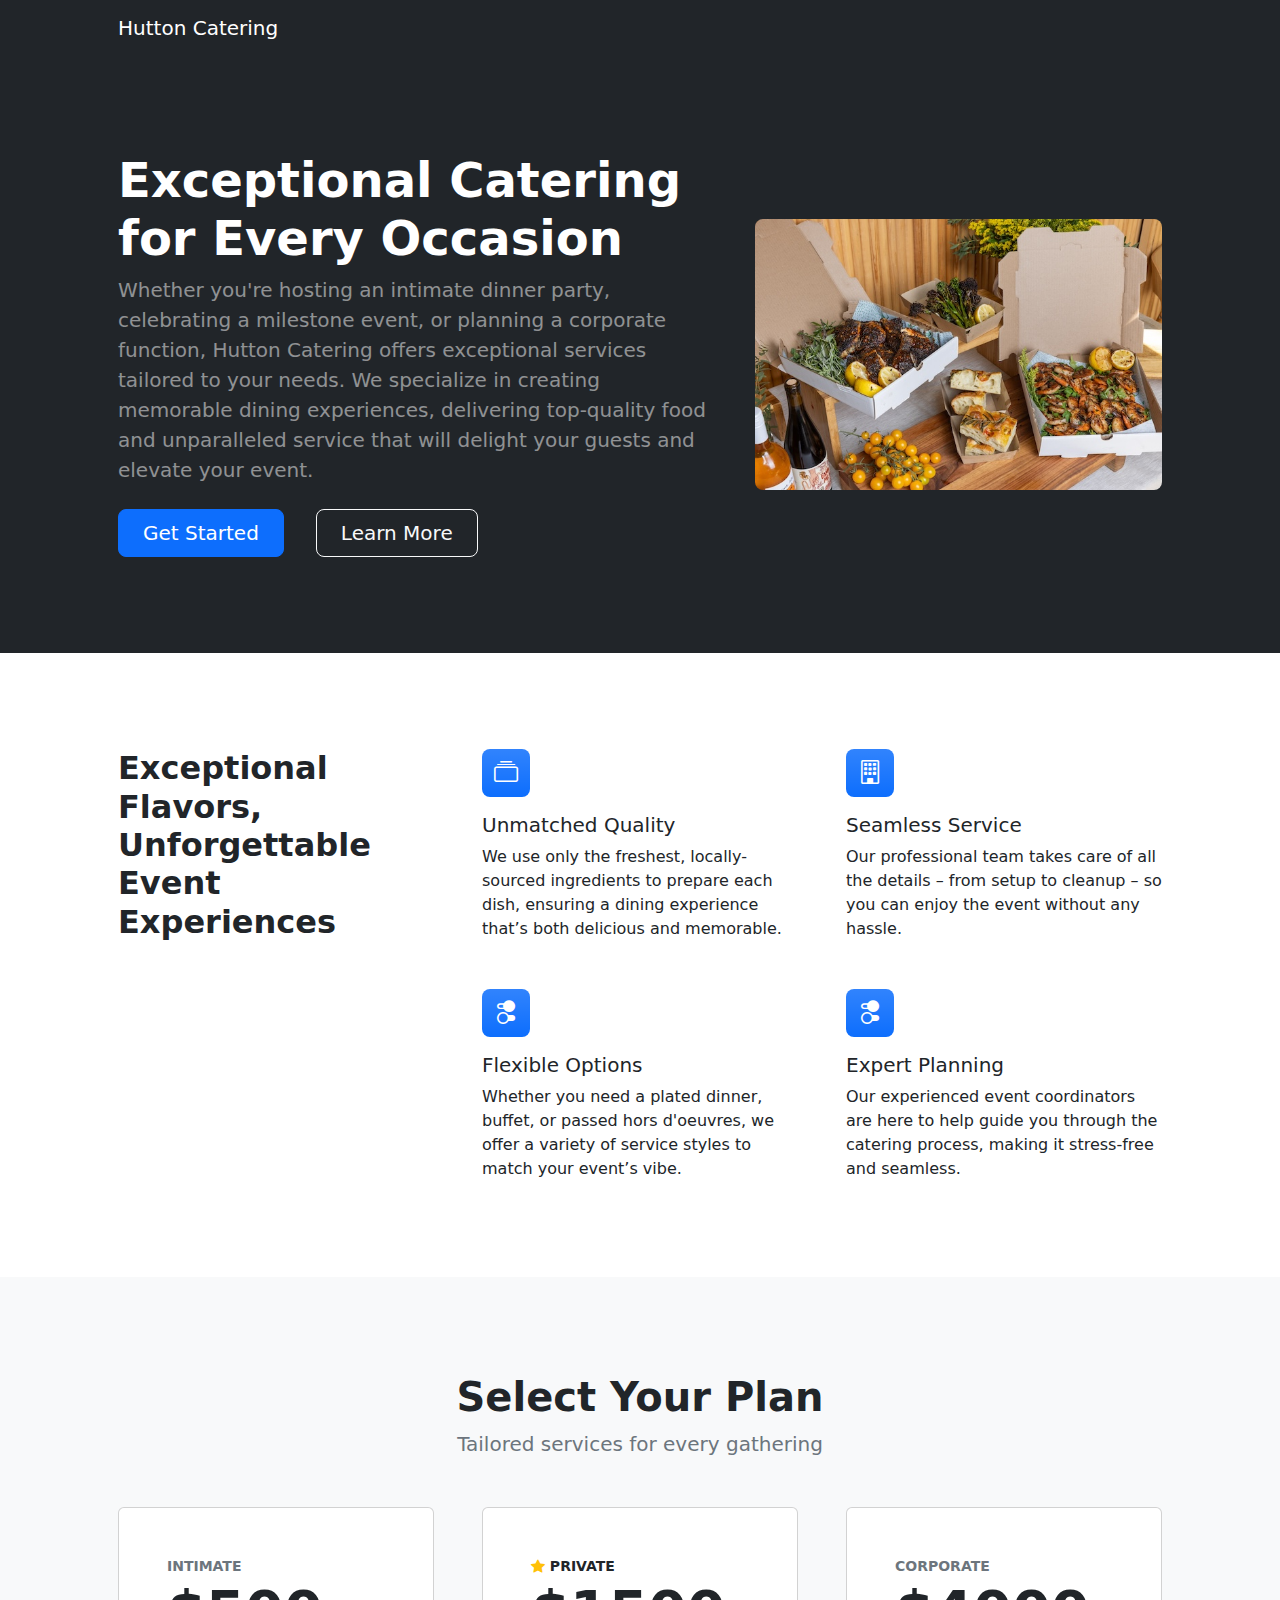
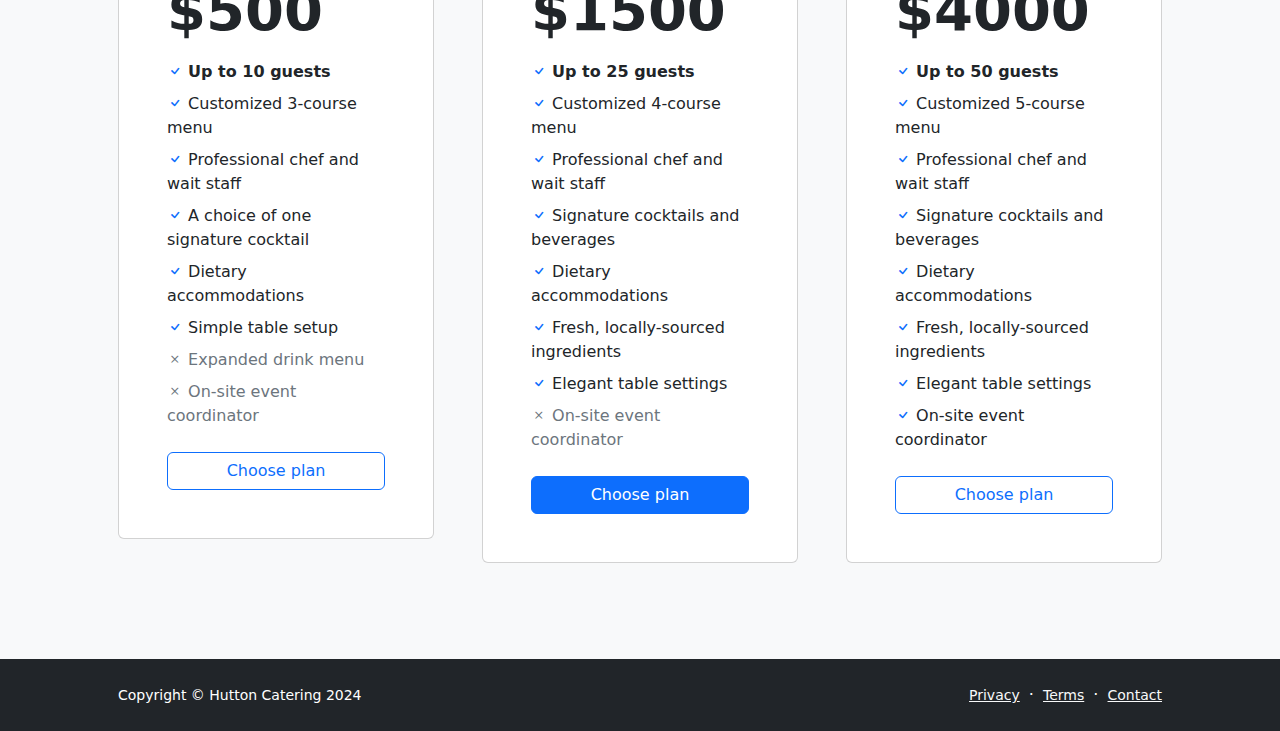
==== index.html @ 97b4e8da "cafe" ====
<!DOCTYPE html>
<html lang="en">
    <head>
        <meta charset="utf-8" />
        <meta name="viewport" content="width=device-width, initial-scale=1, shrink-to-fit=no" />
        <meta name="description" content="" />
        <meta name="author" content="" />
        <title>Hutton Catering</title>
        <!-- Favicon-->
        <link rel="icon" type="image/x-icon" href="assets/fork.png" />
        <!-- Bootstrap icons-->
        <link href="https://cdn.jsdelivr.net/npm/bootstrap-icons@1.5.0/font/bootstrap-icons.css" rel="stylesheet" />
        <!-- Core theme CSS (includes Bootstrap)-->
        <link href="css/styles.css" rel="stylesheet" />
    </head>
    <body class="d-flex flex-column h-100">
        <main class="flex-shrink-0">
            <!-- Navigation-->
            <nav class="navbar navbar-expand-lg navbar-dark bg-dark">
                <div class="container px-5">
                    <a class="navbar-brand" href="index.html">Hutton Catering</a>
                    <button class="navbar-toggler" type="button" data-bs-toggle="collapse" data-bs-target="#navbarSupportedContent" aria-controls="navbarSupportedContent" aria-expanded="false" aria-label="Toggle navigation"><span class="navbar-toggler-icon"></span></button>
                </div>
            </nav>
            <!-- Header-->
            <header class="bg-dark py-5">
                <div class="container px-5">
                    <div class="row gx-5 align-items-center justify-content-center">
                        <div class="col-lg-8 col-xl-7 col-xxl-6">
                            <div class="my-5 text-center text-xl-start">
                                <h1 class="display-5 fw-bolder text-white mb-2">Exceptional Catering for Every Occasion</h1>
                                <p class="lead fw-normal text-white-50 mb-4">Whether you're hosting an intimate dinner party, celebrating a milestone event, or planning a corporate function, Hutton Catering offers exceptional services tailored to your needs. We specialize in creating memorable dining experiences, delivering top-quality food and unparalleled service that will delight your guests and elevate your event.</p>
                                <div class="d-grid gap-3 d-sm-flex justify-content-sm-center justify-content-xl-start">
                                    <a class="btn btn-primary btn-lg px-4 me-sm-3" href="#pricing">Get Started</a>
                                    <a class="btn btn-outline-light btn-lg px-4" href="#features">Learn More</a>
                                </div>
                            </div>
                        </div>
                        <div class="col-xl-5 col-xxl-6 d-none d-xl-block text-center"><img class="img-fluid rounded-3 my-5" src="assets/catering.jpeg" alt="..." /></div>
                    </div>
                </div>
            </header>
            <!-- Features section-->
            <section class="py-5" id="features">
                <div class="container px-5 my-5">
                    <div class="row gx-5">
                        <div class="col-lg-4 mb-5 mb-lg-0"><h2 class="fw-bolder mb-0">Exceptional Flavors, Unforgettable Event Experiences</h2></div>
                        <div class="col-lg-8">
                            <div class="row gx-5 row-cols-1 row-cols-md-2">
                                <div class="col mb-5 h-100">
                                    <div class="feature bg-primary bg-gradient text-white rounded-3 mb-3"><i class="bi bi-collection"></i></div>
                                    <h2 class="h5">Unmatched Quality</h2>
                                    <p class="mb-0">We use only the freshest, locally-sourced ingredients to prepare each dish, ensuring a dining experience that’s both delicious and memorable.</p>
                                </div>
                                <div class="col mb-5 h-100">
                                    <div class="feature bg-primary bg-gradient text-white rounded-3 mb-3"><i class="bi bi-building"></i></div>
                                    <h2 class="h5">Seamless Service</h2>
                                    <p class="mb-0">Our professional team takes care of all the details – from setup to cleanup – so you can enjoy the event without any hassle.</p>
                                </div>
                                <div class="col mb-5 mb-md-0 h-100">
                                    <div class="feature bg-primary bg-gradient text-white rounded-3 mb-3"><i class="bi bi-toggles2"></i></div>
                                    <h2 class="h5">Flexible Options</h2>
                                    <p class="mb-0">Whether you need a plated dinner, buffet, or passed hors d'oeuvres, we offer a variety of service styles to match your event’s vibe.</p>
                                </div>
                                <div class="col h-100">
                                    <div class="feature bg-primary bg-gradient text-white rounded-3 mb-3"><i class="bi bi-toggles2"></i></div>
                                    <h2 class="h5">Expert Planning</h2>
                                    <p class="mb-0">Our experienced event coordinators are here to help guide you through the catering process, making it stress-free and seamless.</p>
                                </div>
                            </div>
                        </div>
                    </div>
                </div>
            </section>
            <!-- Pricing section-->
            <section class="bg-light py-5" id="pricing">
                <div class="container px-5 my-5">
                    <div class="text-center mb-5">
                        <h1 class="fw-bolder">Select Your Plan</h1>
                        <p class="lead fw-normal text-muted mb-0">Tailored services for every gathering</p>
                    </div>
                    <div class="row gx-5 justify-content-center">
                        <!-- Pricing card free-->
                        <div class="col-lg-6 col-xl-4">
                            <div class="card mb-5 mb-xl-0">
                                <div class="card-body p-5">
                                    <div class="small text-uppercase fw-bold text-muted">Intimate</div>
                                    <div class="mb-3">
                                        <span class="display-4 fw-bold">$500</span>
                                        <span class="text-muted"></span>
                                    </div>
                                    <ul class="list-unstyled mb-4">
                                        <li class="mb-2">
                                            <i class="bi bi-check text-primary"></i>
                                            <strong>Up to 10 guests</strong>
                                        </li>
                                        <li class="mb-2">
                                            <i class="bi bi-check text-primary"></i>
                                            Customized 3-course menu
                                        </li>
                                        <li class="mb-2">
                                            <i class="bi bi-check text-primary"></i>
                                            Professional chef and wait staff
                                        </li>
                                        <li class="mb-2">
                                            <i class="bi bi-check text-primary"></i>
                                            A choice of one signature cocktail
                                        </li>
                                        <li class="mb-2">
                                            <i class="bi bi-check text-primary"></i>
                                            Dietary accommodations
                                        </li>
                                        <li class="mb-2">
                                            <i class="bi bi-check text-primary"></i>
                                            Simple table setup
                                        </li>
                                        <li class="mb-2 text-muted">
                                            <i class="bi bi-x"></i>
                                            Expanded drink menu
                                        </li>
                                        <li class="mb-2 text-muted">
                                            <i class="bi bi-x"></i>
                                            On-site event coordinator
                                        </li>
                                    </ul>
                                    <div class="d-grid"><a class="btn btn-outline-primary" href="https://buy.stripe.com/00g9CbalgfGg3jacMO">Choose plan</a></div>
                                </div>
                            </div>
                        </div>
                        <!-- Pricing card pro-->
                        <div class="col-lg-6 col-xl-4">
                            <div class="card mb-5 mb-xl-0">
                                <div class="card-body p-5">
                                    <div class="small text-uppercase fw-bold">
                                        <i class="bi bi-star-fill text-warning"></i>
                                        Private
                                    </div>
                                    <div class="mb-3">
                                        <span class="display-4 fw-bold">$1500</span>
                                        <span class="text-muted"></span>
                                    </div>
                                    <ul class="list-unstyled mb-4">
                                        <li class="mb-2">
                                            <i class="bi bi-check text-primary"></i>
                                            <strong>Up to 25 guests</strong>
                                        </li>
                                        <li class="mb-2">
                                            <i class="bi bi-check text-primary"></i>
                                            Customized 4-course menu
                                        </li>
                                        <li class="mb-2">
                                            <i class="bi bi-check text-primary"></i>
                                            Professional chef and wait staff
                                        </li>
                                        <li class="mb-2">
                                            <i class="bi bi-check text-primary"></i>
                                            Signature cocktails and beverages
                                        </li>
                                        <li class="mb-2">
                                            <i class="bi bi-check text-primary"></i>
                                            Dietary accommodations
                                        </li>
                                        <li class="mb-2">
                                            <i class="bi bi-check text-primary"></i>
                                            Fresh, locally-sourced ingredients
                                        </li>
                                        <li class="mb-2">
                                            <i class="bi bi-check text-primary"></i>
                                            Elegant table settings
                                        </li>
                                        <li class="mb-2 text-muted">
                                            <i class="bi bi-x"></i>
                                            On-site event coordinator
                                        </li>
                                    </ul>
                                    <div class="d-grid"><a class="btn btn-primary" href="https://buy.stripe.com/7sIbKjbpk3Xy7zq289">Choose plan</a></div>
                                </div>
                            </div>
                        </div>
                        <!-- Pricing card enterprise-->
                        <div class="col-lg-6 col-xl-4">
                            <div class="card">
                                <div class="card-body p-5">
                                    <div class="small text-uppercase fw-bold text-muted">Corporate</div>
                                    <div class="mb-3">
                                        <span class="display-4 fw-bold">$4000</span>
                                        <span class="text-muted"></span>
                                    </div>
                                    <ul class="list-unstyled mb-4">
                                        <li class="mb-2">
                                            <i class="bi bi-check text-primary"></i>
                                            <strong>Up to 50 guests</strong>
                                        </li>
                                        <li class="mb-2">
                                            <i class="bi bi-check text-primary"></i>
                                            Customized 5-course menu
                                        </li>
                                        <li class="mb-2">
                                            <i class="bi bi-check text-primary"></i>
                                            Professional chef and wait staff
                                        </li>
                                        <li class="mb-2">
                                            <i class="bi bi-check text-primary"></i>
                                            Signature cocktails and beverages
                                        </li>
                                        <li class="mb-2">
                                            <i class="bi bi-check text-primary"></i>
                                            Dietary accommodations
                                        </li>
                                        <li class="mb-2">
                                            <i class="bi bi-check text-primary"></i>
                                            Fresh, locally-sourced ingredients
                                        </li>
                                        <li class="mb-2">
                                            <i class="bi bi-check text-primary"></i>
                                            Elegant table settings
                                        </li>
                                        <li class="mb-2">
                                            <i class="bi bi-check text-primary"></i>
                                            On-site event coordinator
                                        </li>
                                    </ul>
                                    <div class="d-grid"><a class="btn btn-outline-primary" href="https://buy.stripe.com/9AQeWv3WS65G3ja8ww">Choose plan</a></div>
                                </div>
                            </div>
                        </div>
                    </div>
                </div>
            </section>
            <!-- Blog preview section
            <section class="py-5">
                <div class="container px-5 my-5">
                    <div class="row gx-5 justify-content-center">
                        <div class="col-lg-8 col-xl-6">
                            <div class="text-center">
                                <h2 class="fw-bolder">From our blog</h2>
                                <p class="lead fw-normal text-muted mb-5">Lorem ipsum, dolor sit amet consectetur adipisicing elit. Eaque fugit ratione dicta mollitia. Officiis ad.</p>
                            </div>
                        </div>
                    </div>
                    <div class="row gx-5">
                        <div class="col-lg-4 mb-5">
                            <div class="card h-100 shadow border-0">
                                <img class="card-img-top" src="https://dummyimage.com/600x350/ced4da/6c757d" alt="..." />
                                <div class="card-body p-4">
                                    <div class="badge bg-primary bg-gradient rounded-pill mb-2">News</div>
                                    <a class="text-decoration-none link-dark stretched-link" href="#!"><h5 class="card-title mb-3">Blog post title</h5></a>
                                    <p class="card-text mb-0">Some quick example text to build on the card title and make up the bulk of the card's content.</p>
                                </div>
                                <div class="card-footer p-4 pt-0 bg-transparent border-top-0">
                                    <div class="d-flex align-items-end justify-content-between">
                                        <div class="d-flex align-items-center">
                                            <img class="rounded-circle me-3" src="https://dummyimage.com/40x40/ced4da/6c757d" alt="..." />
                                            <div class="small">
                                                <div class="fw-bold">Kelly Rowan</div>
                                                <div class="text-muted">March 12, 2023 &middot; 6 min read</div>
                                            </div>
                                        </div>
                                    </div>
                                </div>
                            </div>
                        </div>
                        <div class="col-lg-4 mb-5">
                            <div class="card h-100 shadow border-0">
                                <img class="card-img-top" src="https://dummyimage.com/600x350/adb5bd/495057" alt="..." />
                                <div class="card-body p-4">
                                    <div class="badge bg-primary bg-gradient rounded-pill mb-2">Media</div>
                                    <a class="text-decoration-none link-dark stretched-link" href="#!"><h5 class="card-title mb-3">Another blog post title</h5></a>
                                    <p class="card-text mb-0">This text is a bit longer to illustrate the adaptive height of each card. Some quick example text to build on the card title and make up the bulk of the card's content.</p>
                                </div>
                                <div class="card-footer p-4 pt-0 bg-transparent border-top-0">
                                    <div class="d-flex align-items-end justify-content-between">
                                        <div class="d-flex align-items-center">
                                            <img class="rounded-circle me-3" src="https://dummyimage.com/40x40/ced4da/6c757d" alt="..." />
                                            <div class="small">
                                                <div class="fw-bold">Josiah Barclay</div>
                                                <div class="text-muted">March 23, 2023 &middot; 4 min read</div>
                                            </div>
                                        </div>
                                    </div>
                                </div>
                            </div>
                        </div>
                        <div class="col-lg-4 mb-5">
                            <div class="card h-100 shadow border-0">
                                <img class="card-img-top" src="https://dummyimage.com/600x350/6c757d/343a40" alt="..." />
                                <div class="card-body p-4">
                                    <div class="badge bg-primary bg-gradient rounded-pill mb-2">News</div>
                                    <a class="text-decoration-none link-dark stretched-link" href="#!"><h5 class="card-title mb-3">The last blog post title is a little bit longer than the others</h5></a>
                                    <p class="card-text mb-0">Some more quick example text to build on the card title and make up the bulk of the card's content.</p>
                                </div>
                                <div class="card-footer p-4 pt-0 bg-transparent border-top-0">
                                    <div class="d-flex align-items-end justify-content-between">
                                        <div class="d-flex align-items-center">
                                            <img class="rounded-circle me-3" src="https://dummyimage.com/40x40/ced4da/6c757d" alt="..." />
                                            <div class="small">
                                                <div class="fw-bold">Evelyn Martinez</div>
                                                <div class="text-muted">April 2, 2023 &middot; 10 min read</div>
                                            </div>
                                        </div>
                                    </div>
                                </div>
                            </div>
                        </div>
                    </div>
                    <!-- Call to action
                    <aside class="bg-primary bg-gradient rounded-3 p-4 p-sm-5 mt-5">
                        <div class="d-flex align-items-center justify-content-between flex-column flex-xl-row text-center text-xl-start">
                            <div class="mb-4 mb-xl-0">
                                <div class="fs-3 fw-bold text-white">New products, delivered to you.</div>
                                <div class="text-white-50">Sign up for our newsletter for the latest updates.</div>
                            </div>
                            <div class="ms-xl-4">
                                <div class="input-group mb-2">
                                    <input class="form-control" type="text" placeholder="Email address..." aria-label="Email address..." aria-describedby="button-newsletter" />
                                    <button class="btn btn-outline-light" id="button-newsletter" type="button">Sign up</button>
                                </div>
                                <div class="small text-white-50">We care about privacy, and will never share your data.</div>
                            </div>
                        </div>
                    </aside>
                </div>
            </section-->
        </main>
        <!-- Footer-->
        <footer class="bg-dark py-4 mt-auto">
            <div class="container px-5">
                <div class="row align-items-center justify-content-between flex-column flex-sm-row">
                    <div class="col-auto"><div class="small m-0 text-white">Copyright &copy; Hutton Catering 2024</div></div>
                    <div class="col-auto">
                        <a class="link-light small" href="#!">Privacy</a>
                        <span class="text-white mx-1">&middot;</span>
                        <a class="link-light small" href="#!">Terms</a>
                        <span class="text-white mx-1">&middot;</span>
                        <a class="link-light small" href="mailto:kelly.hutton01@gmail.com">Contact</a>
                    </div>
                </div>
            </div>
        </footer>
        <!-- Bootstrap core JS-->
        <script src="https://cdn.jsdelivr.net/npm/bootstrap@5.2.3/dist/js/bootstrap.bundle.min.js"></script>
        <!-- Core theme JS-->
        <script src="js/scripts.js"></script>
        <!-- Stripe Pricing-->
        <script async src=“https://js.stripe.com/v3/pricing-table.js”></script>
    </body>
</html>
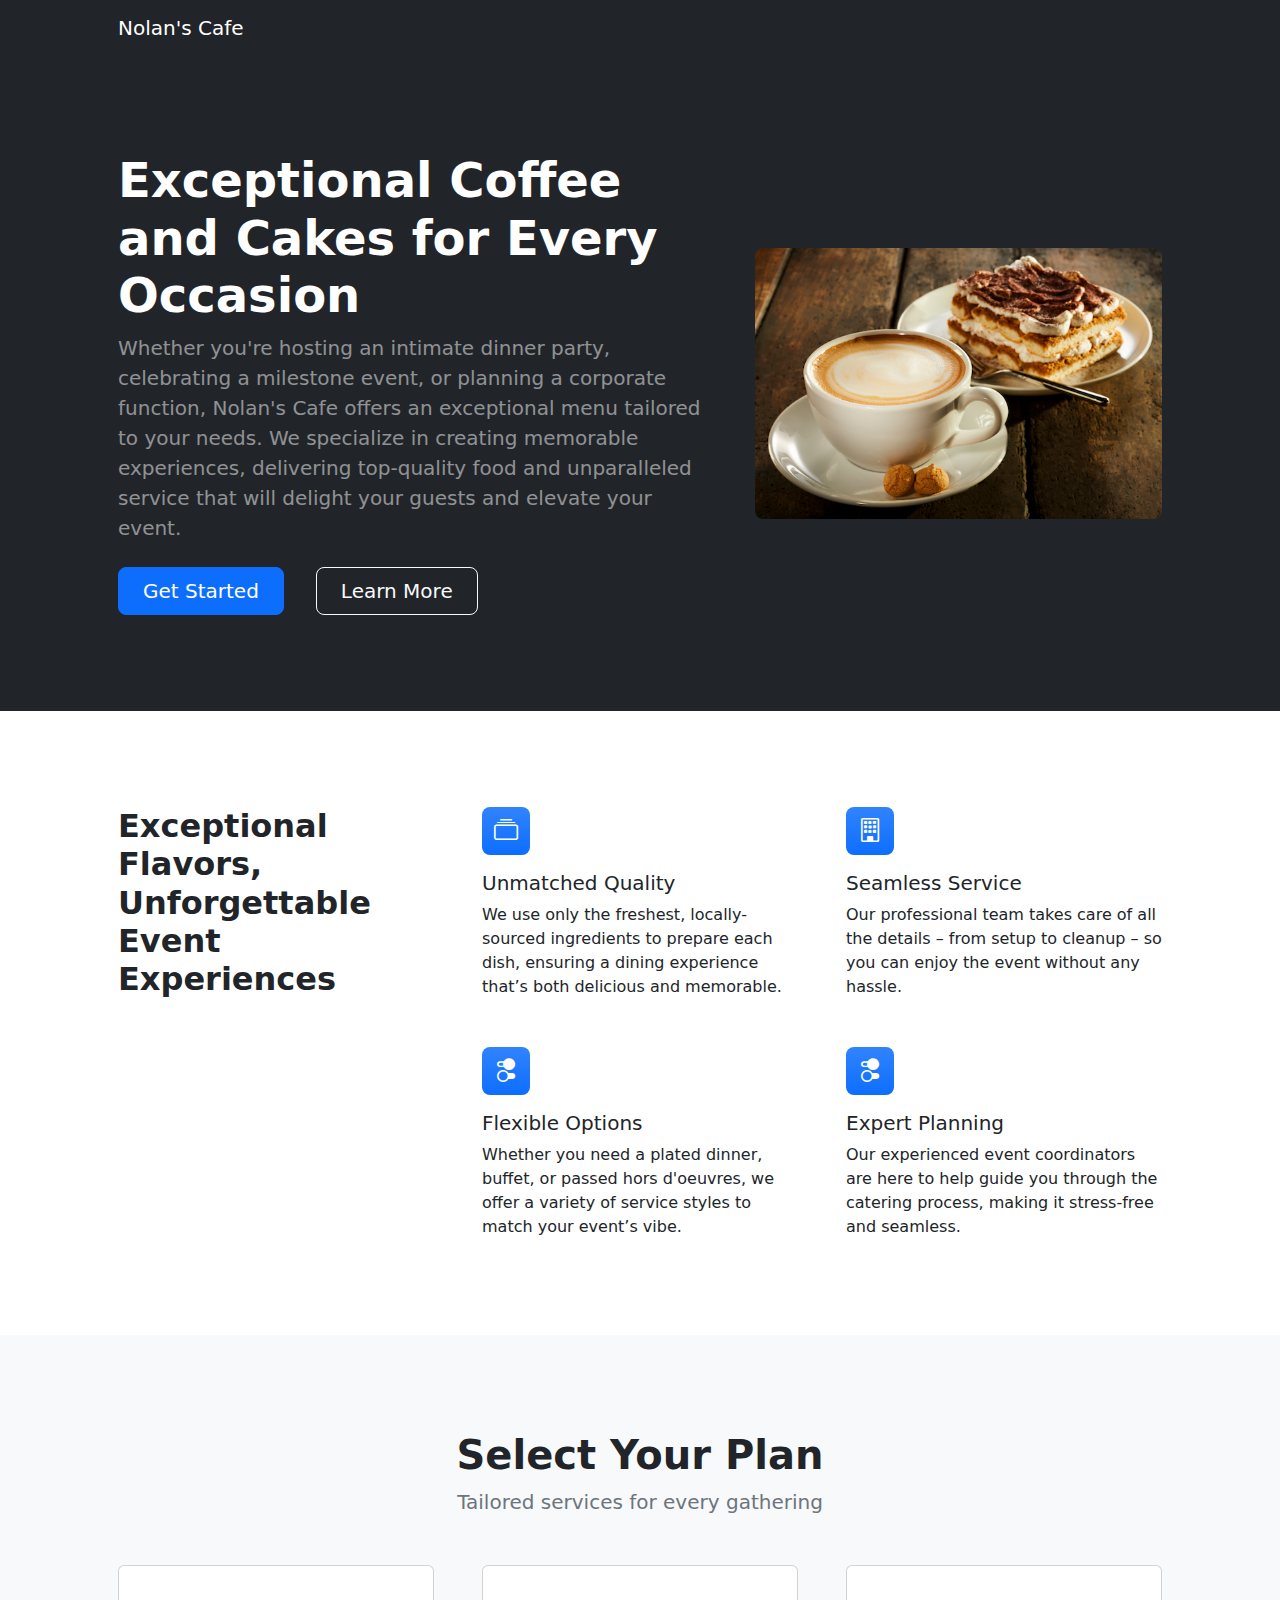
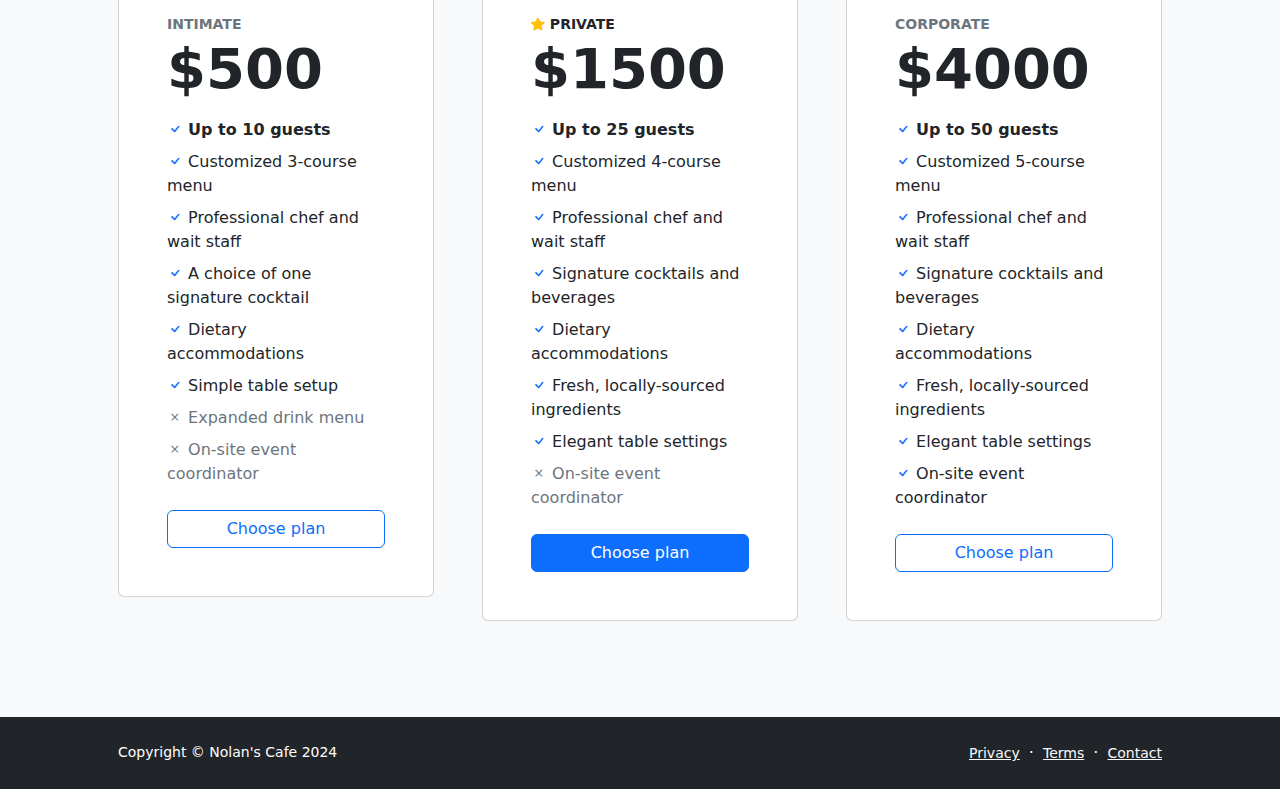
==== commit 51142f92: "assets" ====
--- a/index.html
+++ b/index.html
@@ -5,7 +5,7 @@
         <meta name="viewport" content="width=device-width, initial-scale=1, shrink-to-fit=no" />
         <meta name="description" content="" />
         <meta name="author" content="" />
-        <title>Hutton Catering</title>
+        <title>Nolan's Cafe</title>
         <!-- Favicon-->
         <link rel="icon" type="image/x-icon" href="assets/fork.png" />
         <!-- Bootstrap icons-->
@@ -18,7 +18,7 @@
             <!-- Navigation-->
             <nav class="navbar navbar-expand-lg navbar-dark bg-dark">
                 <div class="container px-5">
-                    <a class="navbar-brand" href="index.html">Hutton Catering</a>
+                    <a class="navbar-brand" href="index.html">Nolan's Cafe</a>
                     <button class="navbar-toggler" type="button" data-bs-toggle="collapse" data-bs-target="#navbarSupportedContent" aria-controls="navbarSupportedContent" aria-expanded="false" aria-label="Toggle navigation"><span class="navbar-toggler-icon"></span></button>
                 </div>
             </nav>
@@ -28,15 +28,15 @@
                     <div class="row gx-5 align-items-center justify-content-center">
                         <div class="col-lg-8 col-xl-7 col-xxl-6">
                             <div class="my-5 text-center text-xl-start">
-                                <h1 class="display-5 fw-bolder text-white mb-2">Exceptional Catering for Every Occasion</h1>
-                                <p class="lead fw-normal text-white-50 mb-4">Whether you're hosting an intimate dinner party, celebrating a milestone event, or planning a corporate function, Hutton Catering offers exceptional services tailored to your needs. We specialize in creating memorable dining experiences, delivering top-quality food and unparalleled service that will delight your guests and elevate your event.</p>
+                                <h1 class="display-5 fw-bolder text-white mb-2">Exceptional Coffee and Cakes for Every Occasion</h1>
+                                <p class="lead fw-normal text-white-50 mb-4">Whether you're hosting an intimate dinner party, celebrating a milestone event, or planning a corporate function, Nolan's Cafe offers an exceptional menu tailored to your needs. We specialize in creating memorable experiences, delivering top-quality food and unparalleled service that will delight your guests and elevate your event.</p>
                                 <div class="d-grid gap-3 d-sm-flex justify-content-sm-center justify-content-xl-start">
                                     <a class="btn btn-primary btn-lg px-4 me-sm-3" href="#pricing">Get Started</a>
                                     <a class="btn btn-outline-light btn-lg px-4" href="#features">Learn More</a>
                                 </div>
                             </div>
                         </div>
-                        <div class="col-xl-5 col-xxl-6 d-none d-xl-block text-center"><img class="img-fluid rounded-3 my-5" src="assets/catering.jpeg" alt="..." /></div>
+                        <div class="col-xl-5 col-xxl-6 d-none d-xl-block text-center"><img class="img-fluid rounded-3 my-5" src="assets/coffeecake.jpg" alt="..." /></div>
                     </div>
                 </div>
             </header>
@@ -326,7 +326,7 @@
         <footer class="bg-dark py-4 mt-auto">
             <div class="container px-5">
                 <div class="row align-items-center justify-content-between flex-column flex-sm-row">
-                    <div class="col-auto"><div class="small m-0 text-white">Copyright &copy; Hutton Catering 2024</div></div>
+                    <div class="col-auto"><div class="small m-0 text-white">Copyright &copy; Nolan's Cafe 2024</div></div>
                     <div class="col-auto">
                         <a class="link-light small" href="#!">Privacy</a>
                         <span class="text-white mx-1">&middot;</span>
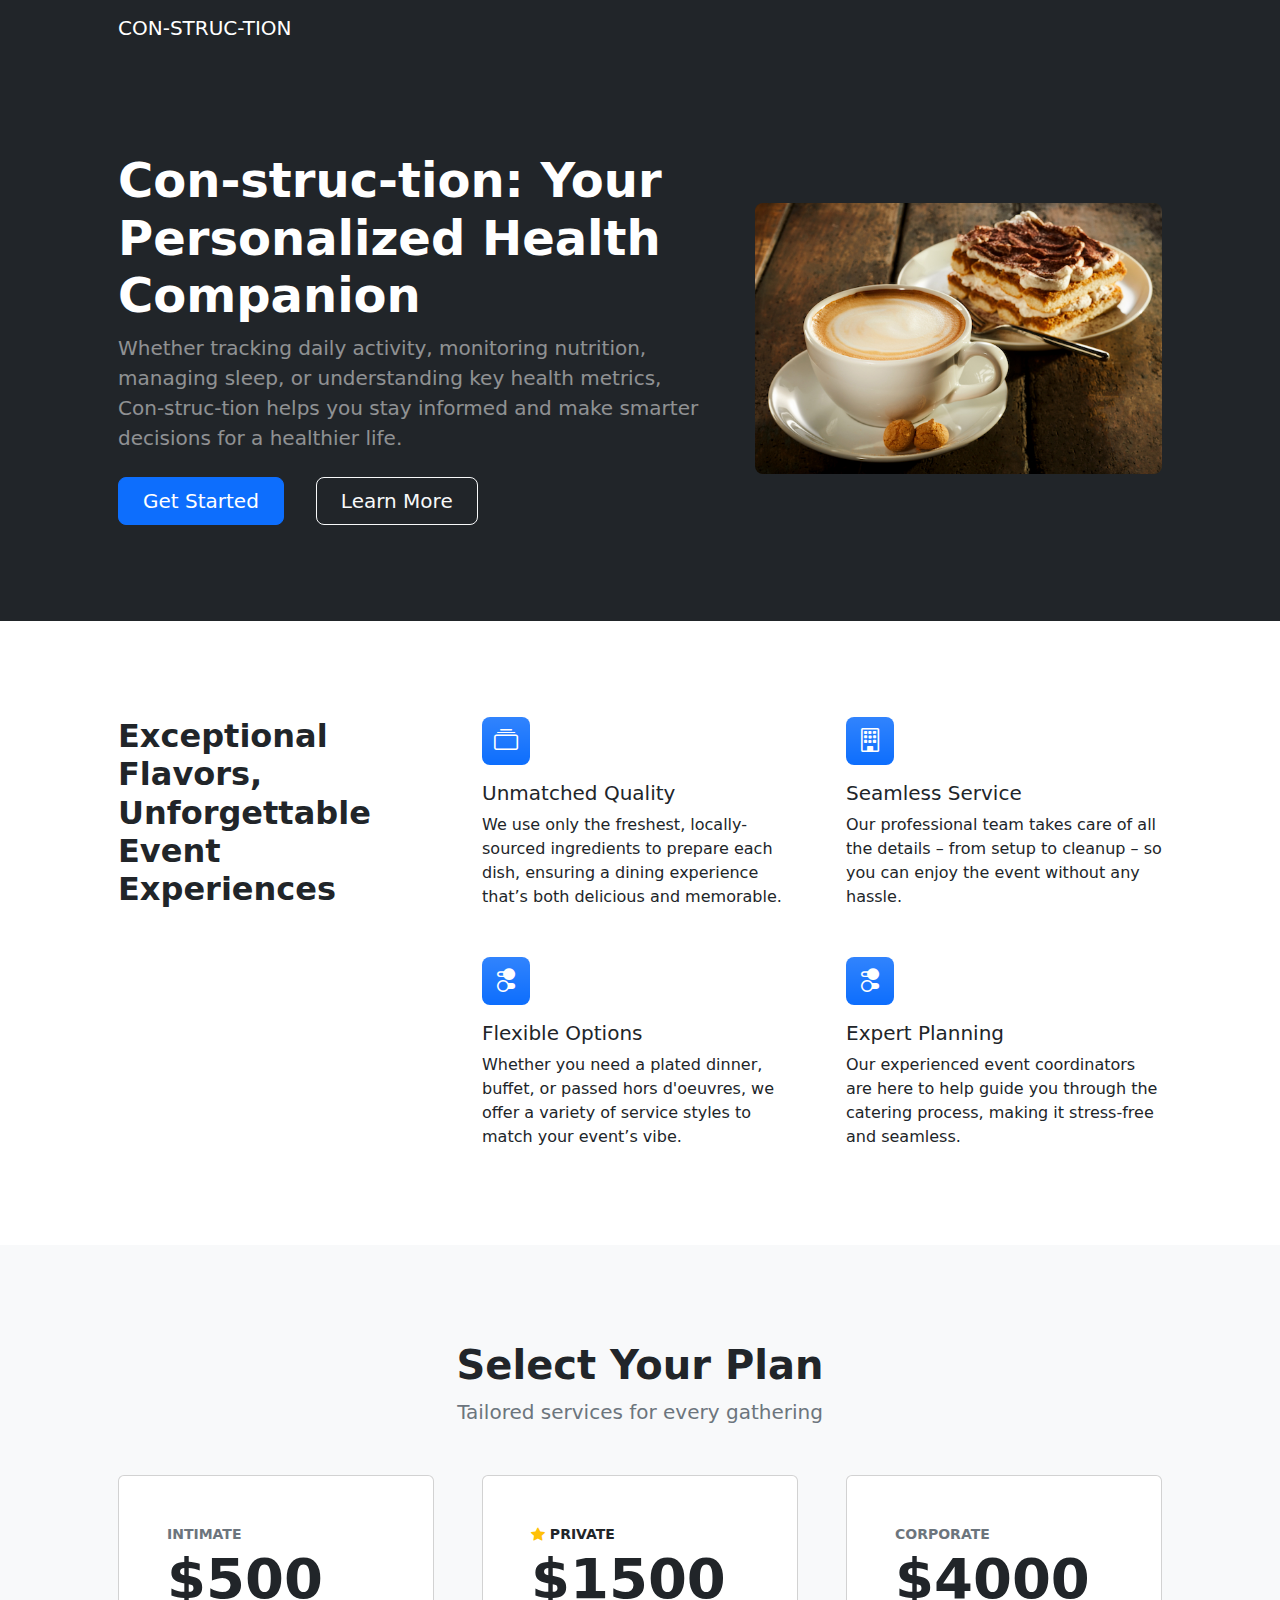
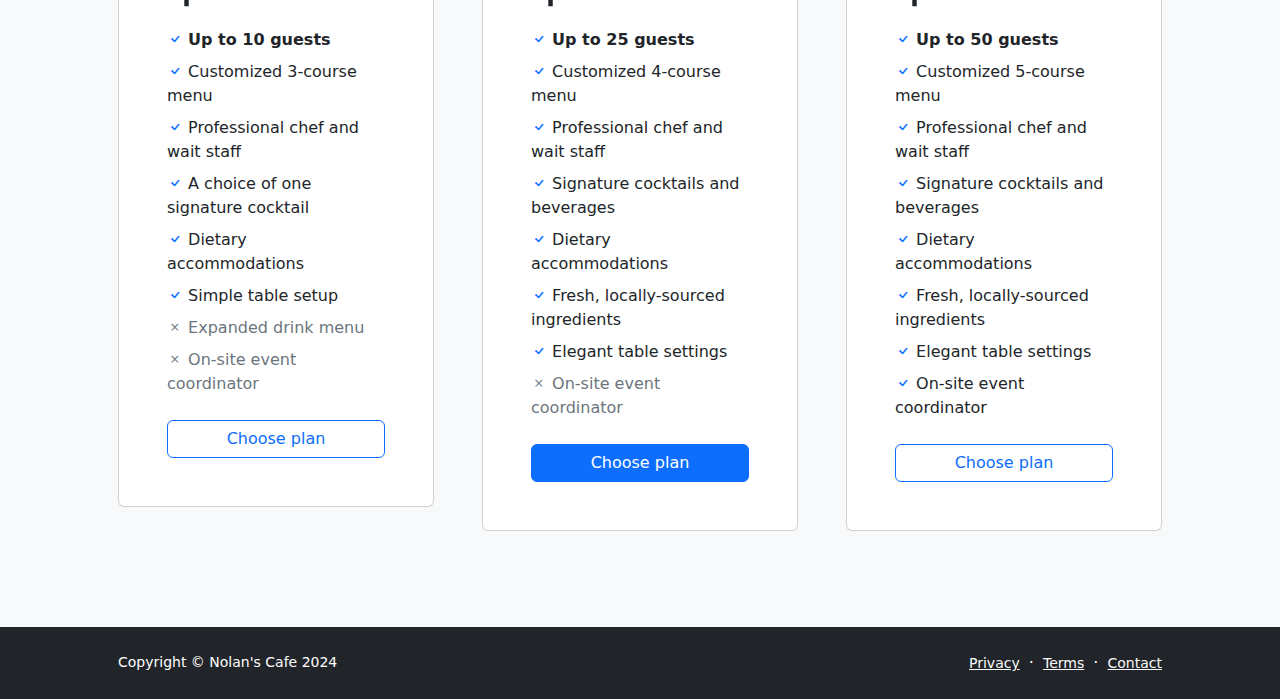
==== commit 555e531a: "update" ====
--- a/index.html
+++ b/index.html
@@ -5,7 +5,7 @@
         <meta name="viewport" content="width=device-width, initial-scale=1, shrink-to-fit=no" />
         <meta name="description" content="" />
         <meta name="author" content="" />
-        <title>Nolan's Cafe</title>
+        <title>CON-STRUC-TION</title>
         <!-- Favicon-->
         <link rel="icon" type="image/x-icon" href="assets/fork.png" />
         <!-- Bootstrap icons-->
@@ -18,7 +18,7 @@
             <!-- Navigation-->
             <nav class="navbar navbar-expand-lg navbar-dark bg-dark">
                 <div class="container px-5">
-                    <a class="navbar-brand" href="index.html">Nolan's Cafe</a>
+                    <a class="navbar-brand" href="index.html">CON-STRUC-TION</a>
                     <button class="navbar-toggler" type="button" data-bs-toggle="collapse" data-bs-target="#navbarSupportedContent" aria-controls="navbarSupportedContent" aria-expanded="false" aria-label="Toggle navigation"><span class="navbar-toggler-icon"></span></button>
                 </div>
             </nav>
@@ -28,8 +28,8 @@
                     <div class="row gx-5 align-items-center justify-content-center">
                         <div class="col-lg-8 col-xl-7 col-xxl-6">
                             <div class="my-5 text-center text-xl-start">
-                                <h1 class="display-5 fw-bolder text-white mb-2">Exceptional Coffee and Cakes for Every Occasion</h1>
-                                <p class="lead fw-normal text-white-50 mb-4">Whether you're hosting an intimate dinner party, celebrating a milestone event, or planning a corporate function, Nolan's Cafe offers an exceptional menu tailored to your needs. We specialize in creating memorable experiences, delivering top-quality food and unparalleled service that will delight your guests and elevate your event.</p>
+                                <h1 class="display-5 fw-bolder text-white mb-2">Con-struc-tion: Your Personalized Health Companion</h1>
+                                <p class="lead fw-normal text-white-50 mb-4">Whether tracking daily activity, monitoring nutrition, managing sleep, or understanding key health metrics, Con-struc-tion helps you stay informed and make smarter decisions for a healthier life.</p>
                                 <div class="d-grid gap-3 d-sm-flex justify-content-sm-center justify-content-xl-start">
                                     <a class="btn btn-primary btn-lg px-4 me-sm-3" href="#pricing">Get Started</a>
                                     <a class="btn btn-outline-light btn-lg px-4" href="#features">Learn More</a>
@@ -123,7 +123,7 @@
                                             On-site event coordinator
                                         </li>
                                     </ul>
-                                    <div class="d-grid"><a class="btn btn-outline-primary" href="https://buy.stripe.com/00g9CbalgfGg3jacMO">Choose plan</a></div>
+                                    <div class="d-grid"><a class="btn btn-outline-primary" href="https://buy.stripe.com/14kg2yaIrdpWd7GfZ0">Choose plan</a></div>
                                 </div>
                             </div>
                         </div>
@@ -173,7 +173,7 @@
                                             On-site event coordinator
                                         </li>
                                     </ul>
-                                    <div class="d-grid"><a class="btn btn-primary" href="https://buy.stripe.com/7sIbKjbpk3Xy7zq289">Choose plan</a></div>
+                                    <div class="d-grid"><a class="btn btn-primary" href="https://buy.stripe.com/14kaIecQz4Tq0kU8wx">Choose plan</a></div>
                                 </div>
                             </div>
                         </div>
@@ -220,7 +220,7 @@
                                             On-site event coordinator
                                         </li>
                                     </ul>
-                                    <div class="d-grid"><a class="btn btn-outline-primary" href="https://buy.stripe.com/9AQeWv3WS65G3ja8ww">Choose plan</a></div>
+                                    <div class="d-grid"><a class="btn btn-outline-primary" href="https://buy.stripe.com/28o8A68Aj99G3x6cMM">Choose plan</a></div>
                                 </div>
                             </div>
                         </div>
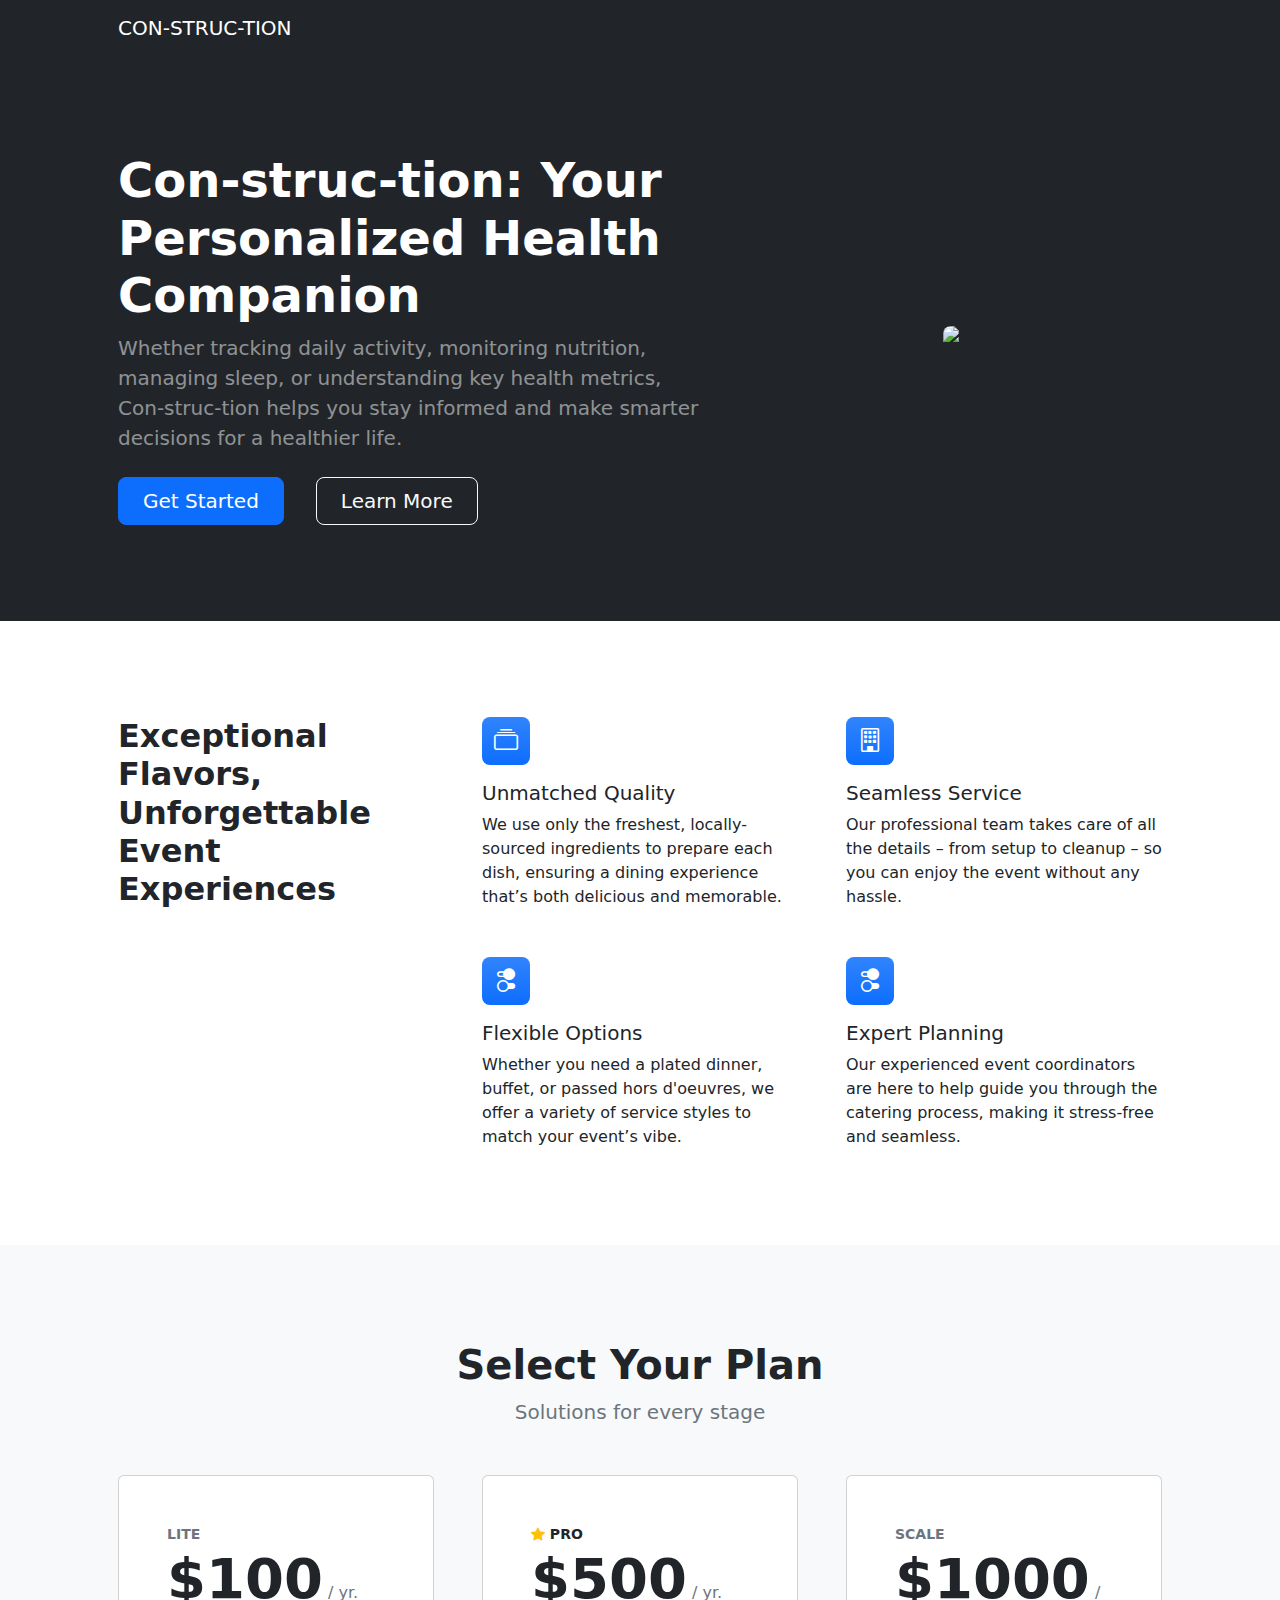
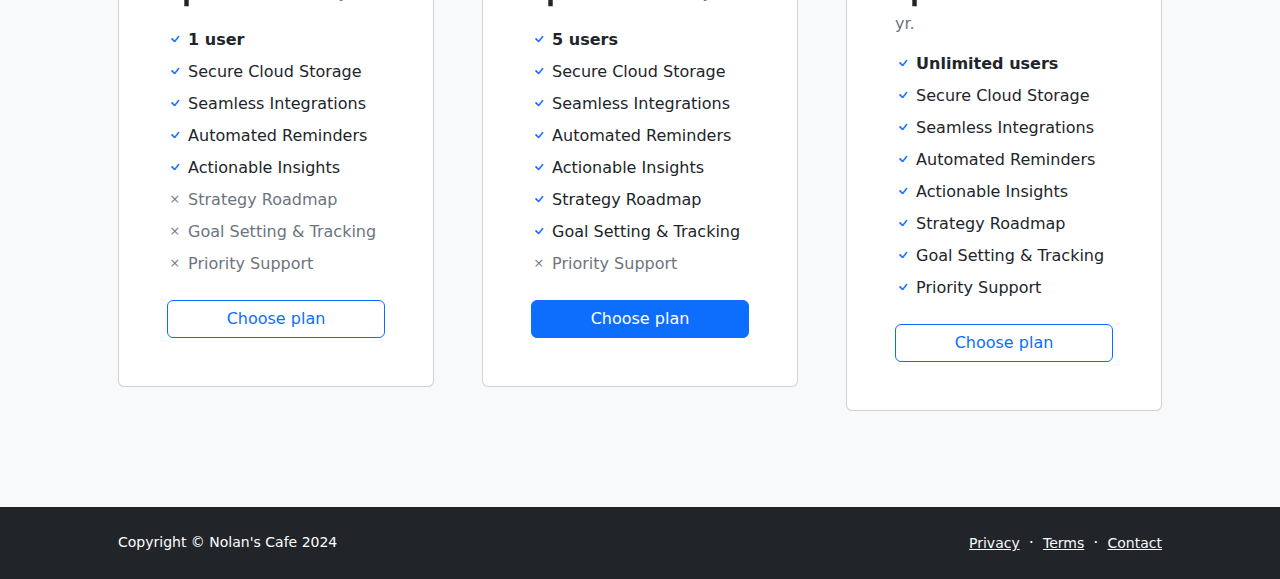
==== commit bec85ec1: "Update index.html" ====
--- a/index.html
+++ b/index.html
@@ -7,7 +7,7 @@
         <meta name="author" content="" />
         <title>CON-STRUC-TION</title>
         <!-- Favicon-->
-        <link rel="icon" type="image/x-icon" href="assets/fork.png" />
+        <link rel="icon" type="image/x-icon" href="assets/favicon.png" />
         <!-- Bootstrap icons-->
         <link href="https://cdn.jsdelivr.net/npm/bootstrap-icons@1.5.0/font/bootstrap-icons.css" rel="stylesheet" />
         <!-- Core theme CSS (includes Bootstrap)-->
@@ -36,7 +36,7 @@
                                 </div>
                             </div>
                         </div>
-                        <div class="col-xl-5 col-xxl-6 d-none d-xl-block text-center"><img class="img-fluid rounded-3 my-5" src="assets/coffeecake.jpg" alt="..." /></div>
+                        <div class="col-xl-5 col-xxl-6 d-none d-xl-block text-center"><img class="img-fluid rounded-3 my-5" src="assets/con-struc-tion.jpg" alt="..." /></div>
                     </div>
                 </div>
             </header>
@@ -77,53 +77,53 @@
                 <div class="container px-5 my-5">
                     <div class="text-center mb-5">
                         <h1 class="fw-bolder">Select Your Plan</h1>
-                        <p class="lead fw-normal text-muted mb-0">Tailored services for every gathering</p>
+                        <p class="lead fw-normal text-muted mb-0">Solutions for every stage</p>
                     </div>
                     <div class="row gx-5 justify-content-center">
                         <!-- Pricing card free-->
                         <div class="col-lg-6 col-xl-4">
                             <div class="card mb-5 mb-xl-0">
                                 <div class="card-body p-5">
-                                    <div class="small text-uppercase fw-bold text-muted">Intimate</div>
+                                    <div class="small text-uppercase fw-bold text-muted">Lite</div>
                                     <div class="mb-3">
-                                        <span class="display-4 fw-bold">$500</span>
-                                        <span class="text-muted"></span>
+                                        <span class="display-4 fw-bold">$100</span>
+                                        <span class="text-muted">/ yr.</span>
                                     </div>
                                     <ul class="list-unstyled mb-4">
                                         <li class="mb-2">
                                             <i class="bi bi-check text-primary"></i>
-                                            <strong>Up to 10 guests</strong>
-                                        </li>
-                                        <li class="mb-2">
-                                            <i class="bi bi-check text-primary"></i>
-                                            Customized 3-course menu
-                                        </li>
-                                        <li class="mb-2">
-                                            <i class="bi bi-check text-primary"></i>
-                                            Professional chef and wait staff
-                                        </li>
-                                        <li class="mb-2">
-                                            <i class="bi bi-check text-primary"></i>
-                                            A choice of one signature cocktail
-                                        </li>
-                                        <li class="mb-2">
-                                            <i class="bi bi-check text-primary"></i>
-                                            Dietary accommodations
-                                        </li>
-                                        <li class="mb-2">
-                                            <i class="bi bi-check text-primary"></i>
-                                            Simple table setup
+                                            <strong>1 user</strong>
+                                        </li>
+                                        <li class="mb-2">
+                                            <i class="bi bi-check text-primary"></i>
+                                            Secure Cloud Storage
+                                        </li>
+                                        <li class="mb-2">
+                                            <i class="bi bi-check text-primary"></i>
+                                            Seamless Integrations
+                                        </li>
+                                        <li class="mb-2">
+                                            <i class="bi bi-check text-primary"></i>
+                                            Automated Reminders
+                                        </li>
+                                        <li class="mb-2">
+                                            <i class="bi bi-check text-primary"></i>
+                                            Actionable Insights
                                         </li>
                                         <li class="mb-2 text-muted">
                                             <i class="bi bi-x"></i>
-                                            Expanded drink menu
+                                            Strategy Roadmap 
                                         </li>
                                         <li class="mb-2 text-muted">
                                             <i class="bi bi-x"></i>
-                                            On-site event coordinator
+                                            Goal Setting & Tracking
+                                        </li>
+                                        <li class="mb-2 text-muted">
+                                            <i class="bi bi-x"></i>
+                                            Priority Support
                                         </li>
                                     </ul>
-                                    <div class="d-grid"><a class="btn btn-outline-primary" href="https://buy.stripe.com/14kg2yaIrdpWd7GfZ0">Choose plan</a></div>
+                                    <div class="d-grid"><a class="btn btn-outline-primary" href="https://buy.stripe.com/cN2g259SB9NA9WgbIK">Choose plan</a></div>
                                 </div>
                             </div>
                         </div>
@@ -133,47 +133,47 @@
                                 <div class="card-body p-5">
                                     <div class="small text-uppercase fw-bold">
                                         <i class="bi bi-star-fill text-warning"></i>
-                                        Private
+                                        Pro
                                     </div>
                                     <div class="mb-3">
-                                        <span class="display-4 fw-bold">$1500</span>
-                                        <span class="text-muted"></span>
+                                        <span class="display-4 fw-bold">$500</span>
+                                        <span class="text-muted">/ yr.</span>
                                     </div>
                                     <ul class="list-unstyled mb-4">
                                         <li class="mb-2">
                                             <i class="bi bi-check text-primary"></i>
-                                            <strong>Up to 25 guests</strong>
-                                        </li>
-                                        <li class="mb-2">
-                                            <i class="bi bi-check text-primary"></i>
-                                            Customized 4-course menu
-                                        </li>
-                                        <li class="mb-2">
-                                            <i class="bi bi-check text-primary"></i>
-                                            Professional chef and wait staff
-                                        </li>
-                                        <li class="mb-2">
-                                            <i class="bi bi-check text-primary"></i>
-                                            Signature cocktails and beverages
-                                        </li>
-                                        <li class="mb-2">
-                                            <i class="bi bi-check text-primary"></i>
-                                            Dietary accommodations
-                                        </li>
-                                        <li class="mb-2">
-                                            <i class="bi bi-check text-primary"></i>
-                                            Fresh, locally-sourced ingredients
-                                        </li>
-                                        <li class="mb-2">
-                                            <i class="bi bi-check text-primary"></i>
-                                            Elegant table settings
+                                            <strong>5 users</strong>
+                                        </li>
+                                        <li class="mb-2">
+                                            <i class="bi bi-check text-primary"></i>
+                                            Secure Cloud Storage
+                                        </li>
+                                        <li class="mb-2">
+                                            <i class="bi bi-check text-primary"></i>
+                                            Seamless Integrations
+                                        </li>
+                                        <li class="mb-2">
+                                            <i class="bi bi-check text-primary"></i>
+                                            Automated Reminders
+                                        </li>
+                                        <li class="mb-2">
+                                            <i class="bi bi-check text-primary"></i>
+                                            Actionable Insights
+                                        </li>
+                                        <li class="mb-2">
+                                            <i class="bi bi-check text-primary"></i>
+                                            Strategy Roadmap 
+                                        </li>
+                                        <li class="mb-2">
+                                            <i class="bi bi-check text-primary"></i>
+                                            Goal Setting & Tracking
                                         </li>
                                         <li class="mb-2 text-muted">
                                             <i class="bi bi-x"></i>
-                                            On-site event coordinator
+                                            Priority Support
                                         </li>
                                     </ul>
-                                    <div class="d-grid"><a class="btn btn-primary" href="https://buy.stripe.com/14kaIecQz4Tq0kU8wx">Choose plan</a></div>
+                                    <div class="d-grid"><a class="btn btn-primary" href="https://buy.stripe.com/00gg258Ox8Jw0lG289">Choose plan</a></div>
                                 </div>
                             </div>
                         </div>
@@ -181,46 +181,46 @@
                         <div class="col-lg-6 col-xl-4">
                             <div class="card">
                                 <div class="card-body p-5">
-                                    <div class="small text-uppercase fw-bold text-muted">Corporate</div>
+                                    <div class="small text-uppercase fw-bold text-muted">Scale</div>
                                     <div class="mb-3">
-                                        <span class="display-4 fw-bold">$4000</span>
-                                        <span class="text-muted"></span>
+                                        <span class="display-4 fw-bold">$1000</span>
+                                        <span class="text-muted">/ yr.</span>
                                     </div>
                                     <ul class="list-unstyled mb-4">
                                         <li class="mb-2">
                                             <i class="bi bi-check text-primary"></i>
-                                            <strong>Up to 50 guests</strong>
-                                        </li>
-                                        <li class="mb-2">
-                                            <i class="bi bi-check text-primary"></i>
-                                            Customized 5-course menu
-                                        </li>
-                                        <li class="mb-2">
-                                            <i class="bi bi-check text-primary"></i>
-                                            Professional chef and wait staff
-                                        </li>
-                                        <li class="mb-2">
-                                            <i class="bi bi-check text-primary"></i>
-                                            Signature cocktails and beverages
-                                        </li>
-                                        <li class="mb-2">
-                                            <i class="bi bi-check text-primary"></i>
-                                            Dietary accommodations
-                                        </li>
-                                        <li class="mb-2">
-                                            <i class="bi bi-check text-primary"></i>
-                                            Fresh, locally-sourced ingredients
-                                        </li>
-                                        <li class="mb-2">
-                                            <i class="bi bi-check text-primary"></i>
-                                            Elegant table settings
-                                        </li>
-                                        <li class="mb-2">
-                                            <i class="bi bi-check text-primary"></i>
-                                            On-site event coordinator
+                                            <strong>Unlimited users</strong>
+                                        </li>
+                                        <li class="mb-2">
+                                            <i class="bi bi-check text-primary"></i>
+                                            Secure Cloud Storage
+                                        </li>
+                                        <li class="mb-2">
+                                            <i class="bi bi-check text-primary"></i>
+                                            Seamless Integrations
+                                        </li>
+                                        <li class="mb-2">
+                                            <i class="bi bi-check text-primary"></i>
+                                            Automated Reminders
+                                        </li>
+                                        <li class="mb-2">
+                                            <i class="bi bi-check text-primary"></i>
+                                            Actionable Insights
+                                        </li>
+                                        <li class="mb-2">
+                                            <i class="bi bi-check text-primary"></i>
+                                            Strategy Roadmap 
+                                        </li>
+                                        <li class="mb-2">
+                                            <i class="bi bi-check text-primary"></i>
+                                            Goal Setting & Tracking
+                                        </li>
+                                        <li class="mb-2">
+                                            <i class="bi bi-check text-primary"></i>
+                                            Priority Support
                                         </li>
                                     </ul>
-                                    <div class="d-grid"><a class="btn btn-outline-primary" href="https://buy.stripe.com/28o8A68Aj99G3x6cMM">Choose plan</a></div>
+                                    <div class="d-grid"><a class="btn btn-outline-primary" href="https://buy.stripe.com/8wM3fje8R1h42tOdQQ">Choose plan</a></div>
                                 </div>
                             </div>
                         </div>
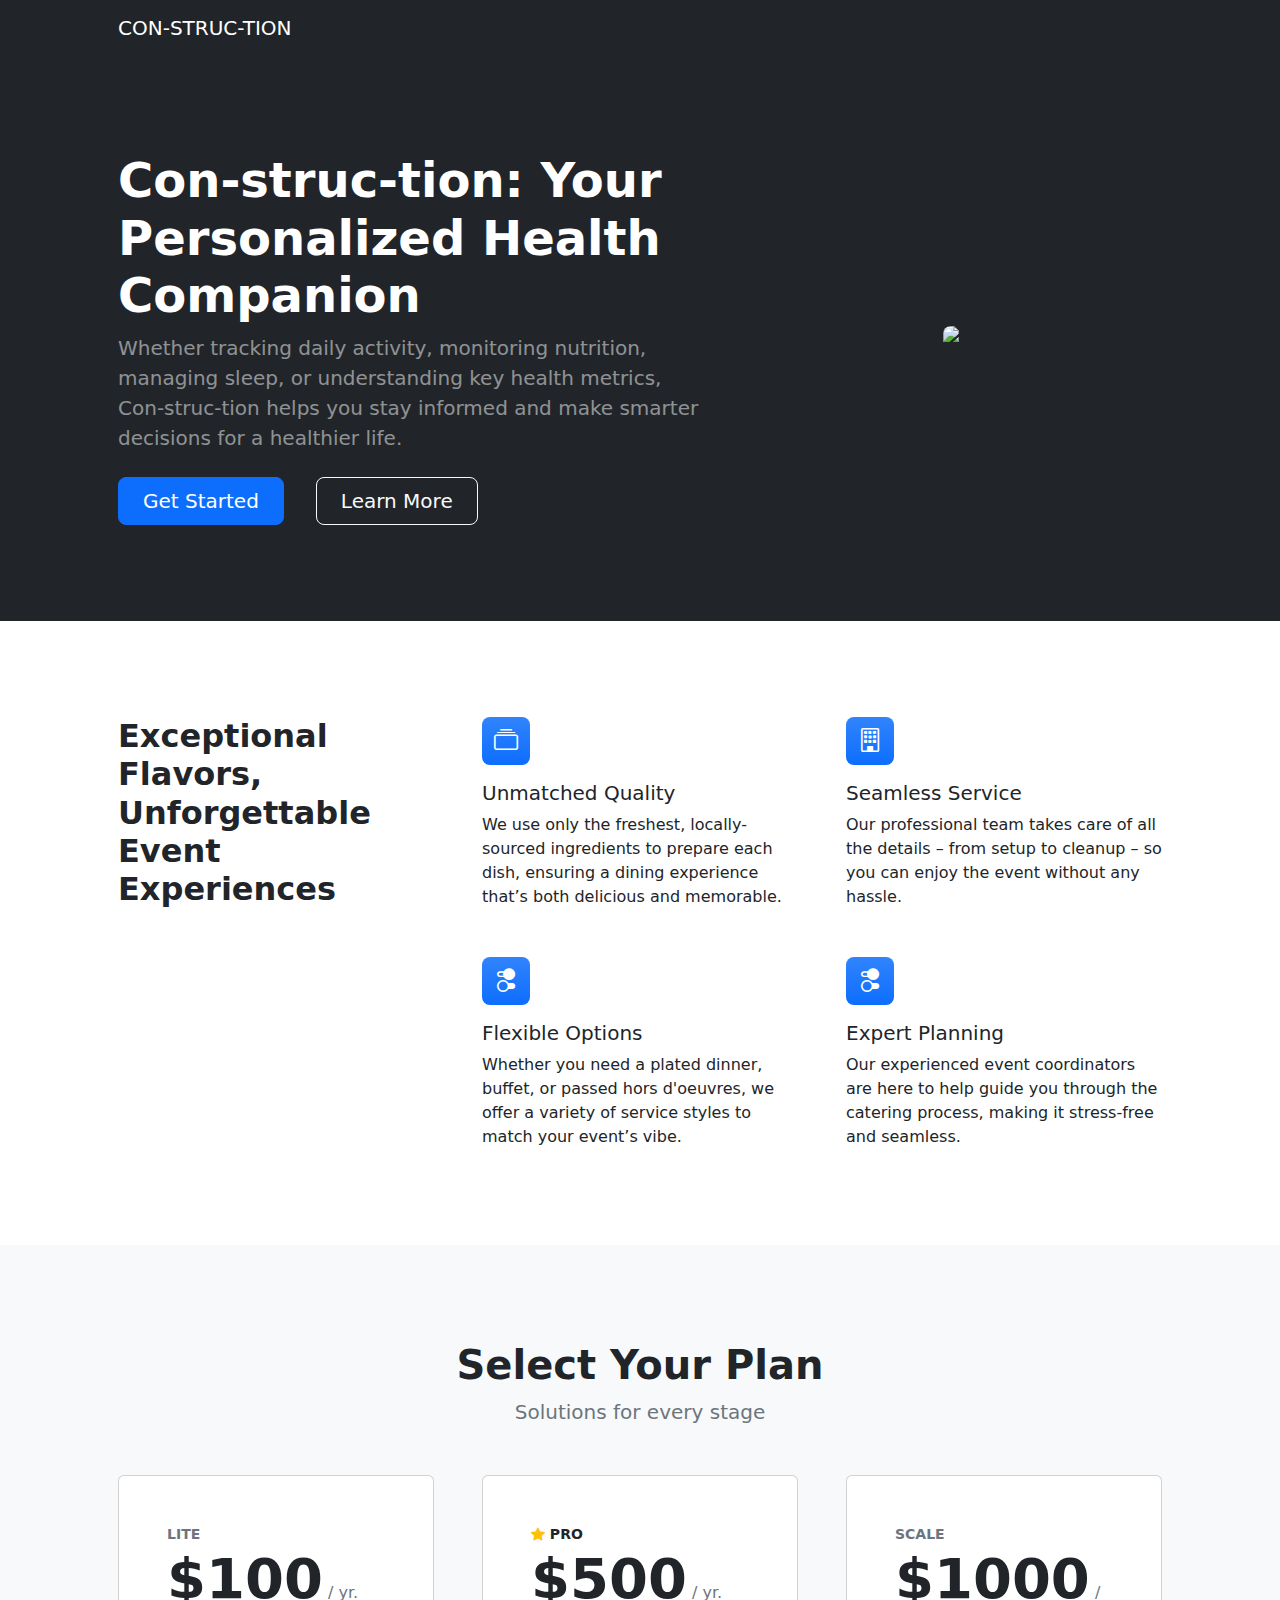
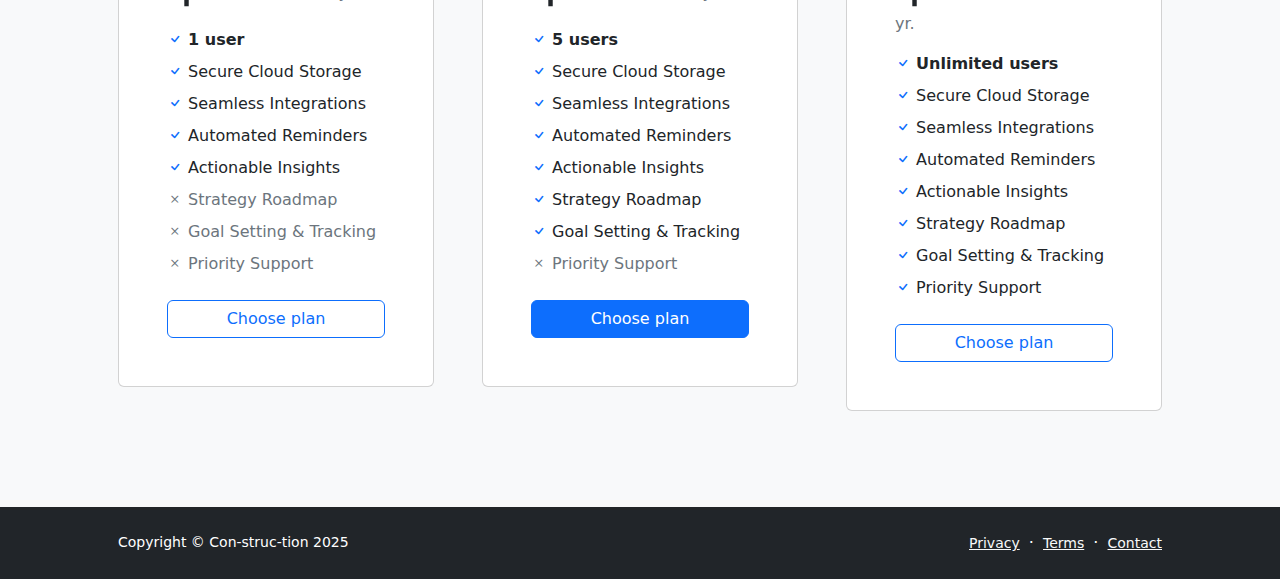
==== commit 528c3277: "Update index.html" ====
--- a/index.html
+++ b/index.html
@@ -123,7 +123,7 @@
                                             Priority Support
                                         </li>
                                     </ul>
-                                    <div class="d-grid"><a class="btn btn-outline-primary" href="https://buy.stripe.com/cN2g259SB9NA9WgbIK">Choose plan</a></div>
+                                    <div class="d-grid"><a class="btn btn-outline-primary" href="https://buy.stripe.com/28oaI07kj7Fk07eeUW">Choose plan</a></div>
                                 </div>
                             </div>
                         </div>
@@ -173,7 +173,7 @@
                                             Priority Support
                                         </li>
                                     </ul>
-                                    <div class="d-grid"><a class="btn btn-primary" href="https://buy.stripe.com/00gg258Ox8Jw0lG289">Choose plan</a></div>
+                                    <div class="d-grid"><a class="btn btn-primary" href="https://buy.stripe.com/9AQ03m3432l0dY47st">Choose plan</a></div>
                                 </div>
                             </div>
                         </div>
@@ -220,7 +220,7 @@
                                             Priority Support
                                         </li>
                                     </ul>
-                                    <div class="d-grid"><a class="btn btn-outline-primary" href="https://buy.stripe.com/8wM3fje8R1h42tOdQQ">Choose plan</a></div>
+                                    <div class="d-grid"><a class="btn btn-outline-primary" href="https://buy.stripe.com/14k8zSdIHf7M7zG8ww">Choose plan</a></div>
                                 </div>
                             </div>
                         </div>
@@ -326,13 +326,13 @@
         <footer class="bg-dark py-4 mt-auto">
             <div class="container px-5">
                 <div class="row align-items-center justify-content-between flex-column flex-sm-row">
-                    <div class="col-auto"><div class="small m-0 text-white">Copyright &copy; Nolan's Cafe 2024</div></div>
+                    <div class="col-auto"><div class="small m-0 text-white">Copyright &copy; Con-struc-tion 2025</div></div>
                     <div class="col-auto">
                         <a class="link-light small" href="#!">Privacy</a>
                         <span class="text-white mx-1">&middot;</span>
                         <a class="link-light small" href="#!">Terms</a>
                         <span class="text-white mx-1">&middot;</span>
-                        <a class="link-light small" href="mailto:kelly.hutton01@gmail.com">Contact</a>
+                        <a class="link-light small" href="mailto:nolan@nolan-smith.com">Contact</a>
                     </div>
                 </div>
             </div>
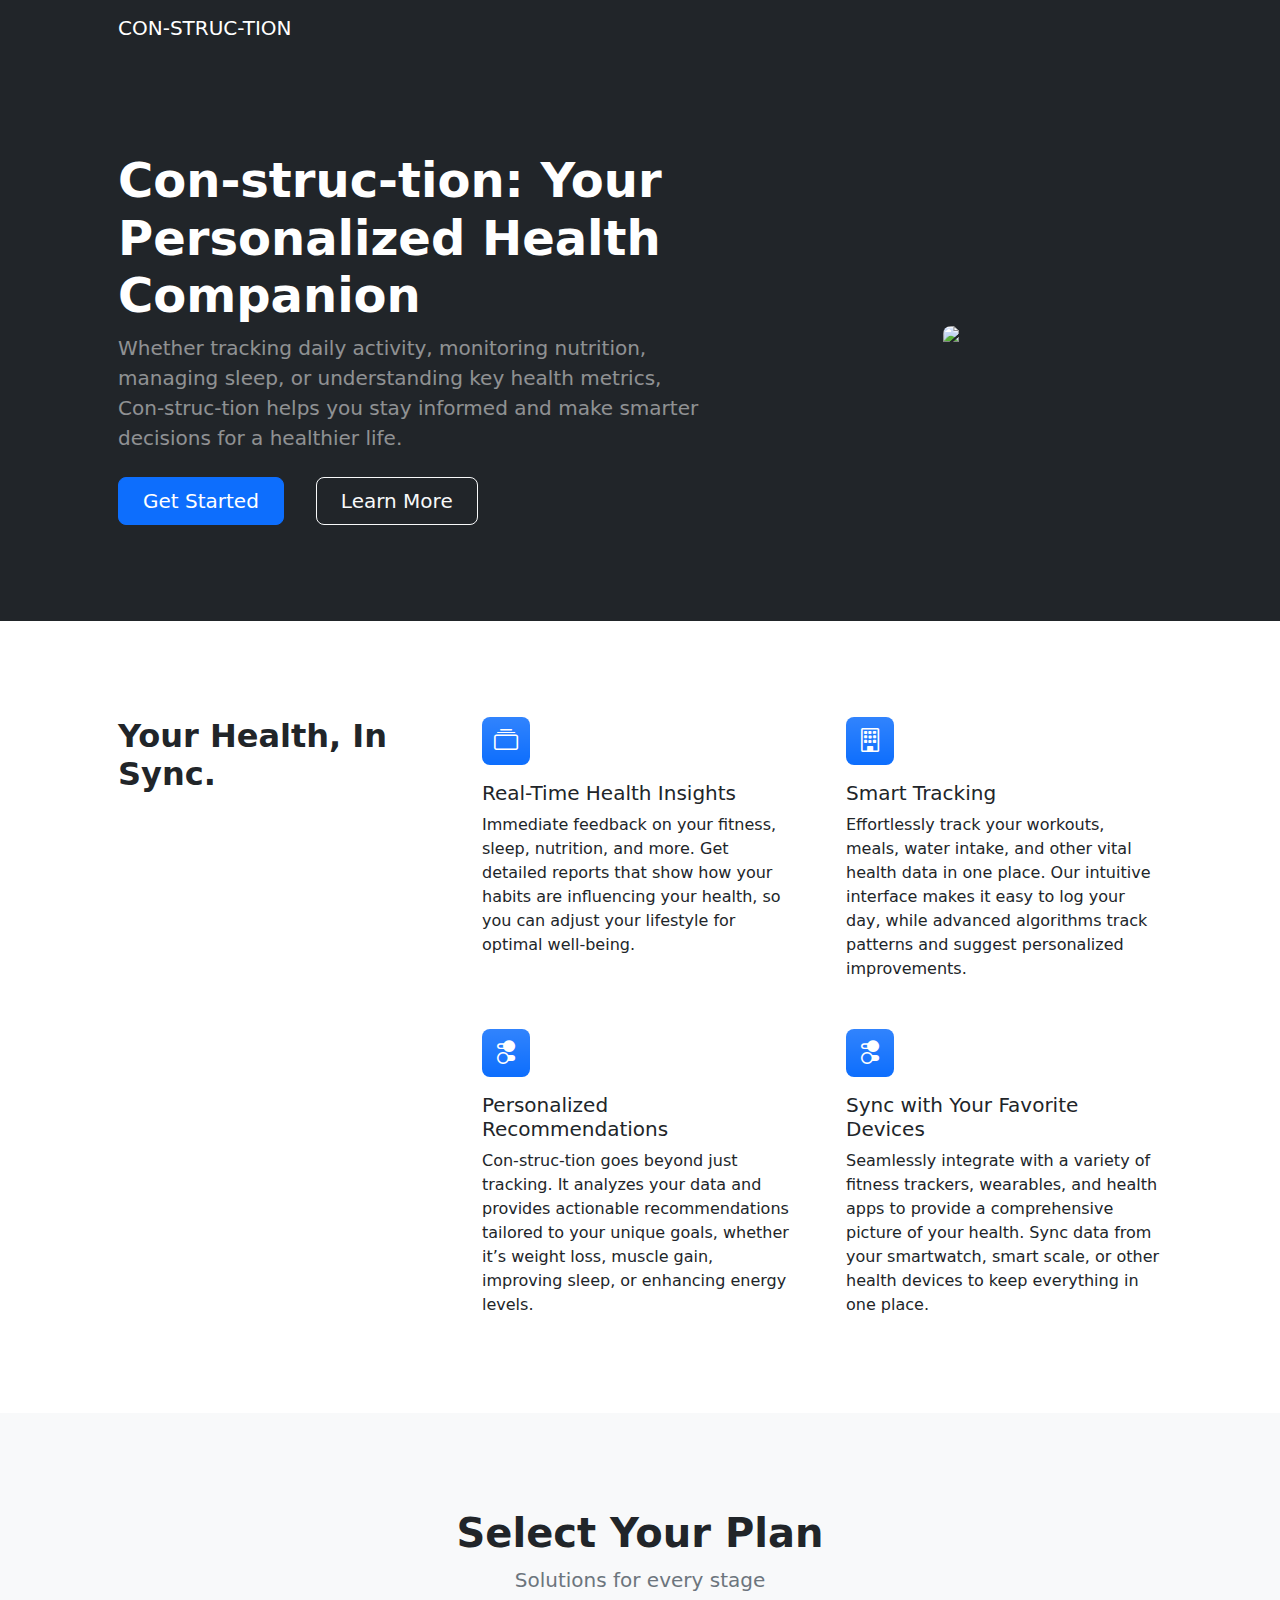
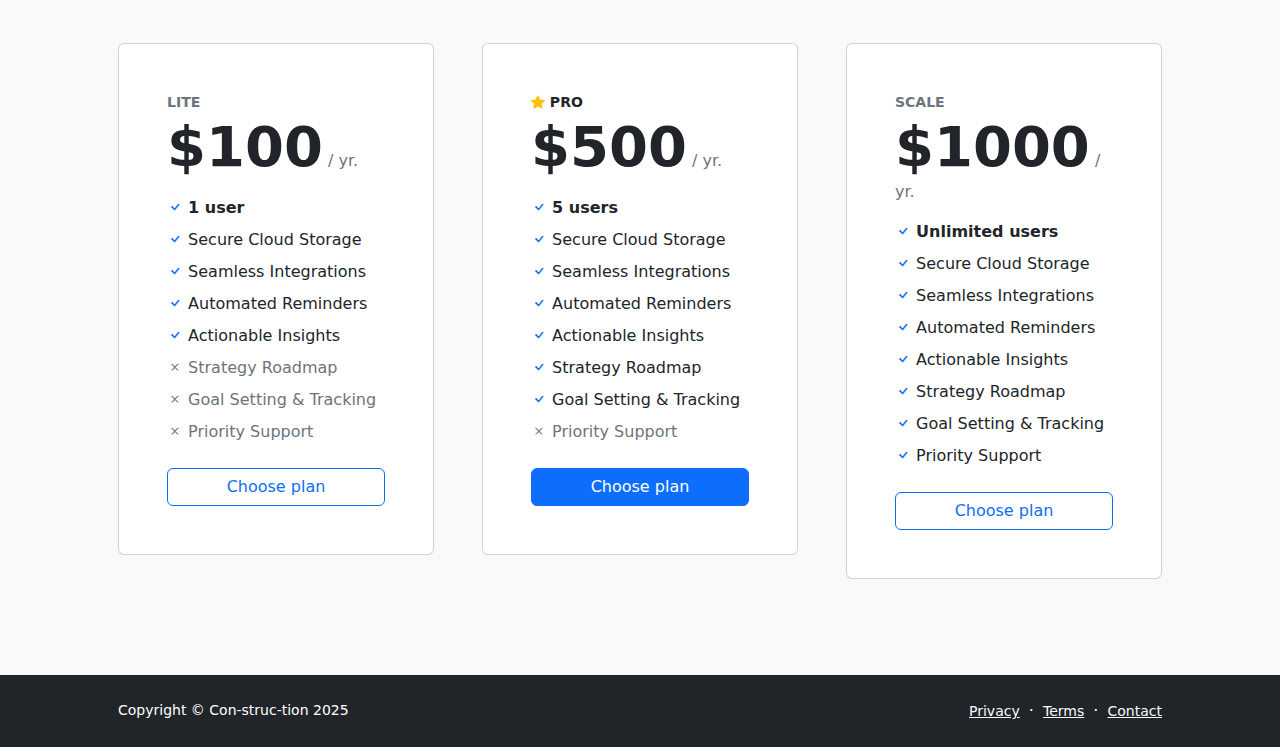
==== commit 866151b0: "Update index.html" ====
--- a/index.html
+++ b/index.html
@@ -36,7 +36,7 @@
                                 </div>
                             </div>
                         </div>
-                        <div class="col-xl-5 col-xxl-6 d-none d-xl-block text-center"><img class="img-fluid rounded-3 my-5" src="assets/con-struc-tion.jpg" alt="..." /></div>
+                        <div class="col-xl-5 col-xxl-6 d-none d-xl-block text-center"><img class="img-fluid rounded-3 my-5" src="assets/mockup.jpg" alt="..." /></div>
                     </div>
                 </div>
             </header>
@@ -44,28 +44,28 @@
             <section class="py-5" id="features">
                 <div class="container px-5 my-5">
                     <div class="row gx-5">
-                        <div class="col-lg-4 mb-5 mb-lg-0"><h2 class="fw-bolder mb-0">Exceptional Flavors, Unforgettable Event Experiences</h2></div>
+                        <div class="col-lg-4 mb-5 mb-lg-0"><h2 class="fw-bolder mb-0">Your Health, In Sync.</h2></div>
                         <div class="col-lg-8">
                             <div class="row gx-5 row-cols-1 row-cols-md-2">
                                 <div class="col mb-5 h-100">
                                     <div class="feature bg-primary bg-gradient text-white rounded-3 mb-3"><i class="bi bi-collection"></i></div>
-                                    <h2 class="h5">Unmatched Quality</h2>
-                                    <p class="mb-0">We use only the freshest, locally-sourced ingredients to prepare each dish, ensuring a dining experience that’s both delicious and memorable.</p>
+                                    <h2 class="h5">Real-Time Health Insights</h2>
+                                    <p class="mb-0">Immediate feedback on your fitness, sleep, nutrition, and more. Get detailed reports that show how your habits are influencing your health, so you can adjust your lifestyle for optimal well-being.</p>
                                 </div>
                                 <div class="col mb-5 h-100">
                                     <div class="feature bg-primary bg-gradient text-white rounded-3 mb-3"><i class="bi bi-building"></i></div>
-                                    <h2 class="h5">Seamless Service</h2>
-                                    <p class="mb-0">Our professional team takes care of all the details – from setup to cleanup – so you can enjoy the event without any hassle.</p>
+                                    <h2 class="h5">Smart Tracking</h2>
+                                    <p class="mb-0">Effortlessly track your workouts, meals, water intake, and other vital health data in one place. Our intuitive interface makes it easy to log your day, while advanced algorithms track patterns and suggest personalized improvements.</p>
                                 </div>
                                 <div class="col mb-5 mb-md-0 h-100">
                                     <div class="feature bg-primary bg-gradient text-white rounded-3 mb-3"><i class="bi bi-toggles2"></i></div>
-                                    <h2 class="h5">Flexible Options</h2>
-                                    <p class="mb-0">Whether you need a plated dinner, buffet, or passed hors d'oeuvres, we offer a variety of service styles to match your event’s vibe.</p>
+                                    <h2 class="h5">Personalized Recommendations</h2>
+                                    <p class="mb-0">Con-struc-tion goes beyond just tracking. It analyzes your data and provides actionable recommendations tailored to your unique goals, whether it’s weight loss, muscle gain, improving sleep, or enhancing energy levels.</p>
                                 </div>
                                 <div class="col h-100">
                                     <div class="feature bg-primary bg-gradient text-white rounded-3 mb-3"><i class="bi bi-toggles2"></i></div>
-                                    <h2 class="h5">Expert Planning</h2>
-                                    <p class="mb-0">Our experienced event coordinators are here to help guide you through the catering process, making it stress-free and seamless.</p>
+                                    <h2 class="h5">Sync with Your Favorite Devices</h2>
+                                    <p class="mb-0">Seamlessly integrate with a variety of fitness trackers, wearables, and health apps to provide a comprehensive picture of your health. Sync data from your smartwatch, smart scale, or other health devices to keep everything in one place.</p>
                                 </div>
                             </div>
                         </div>
